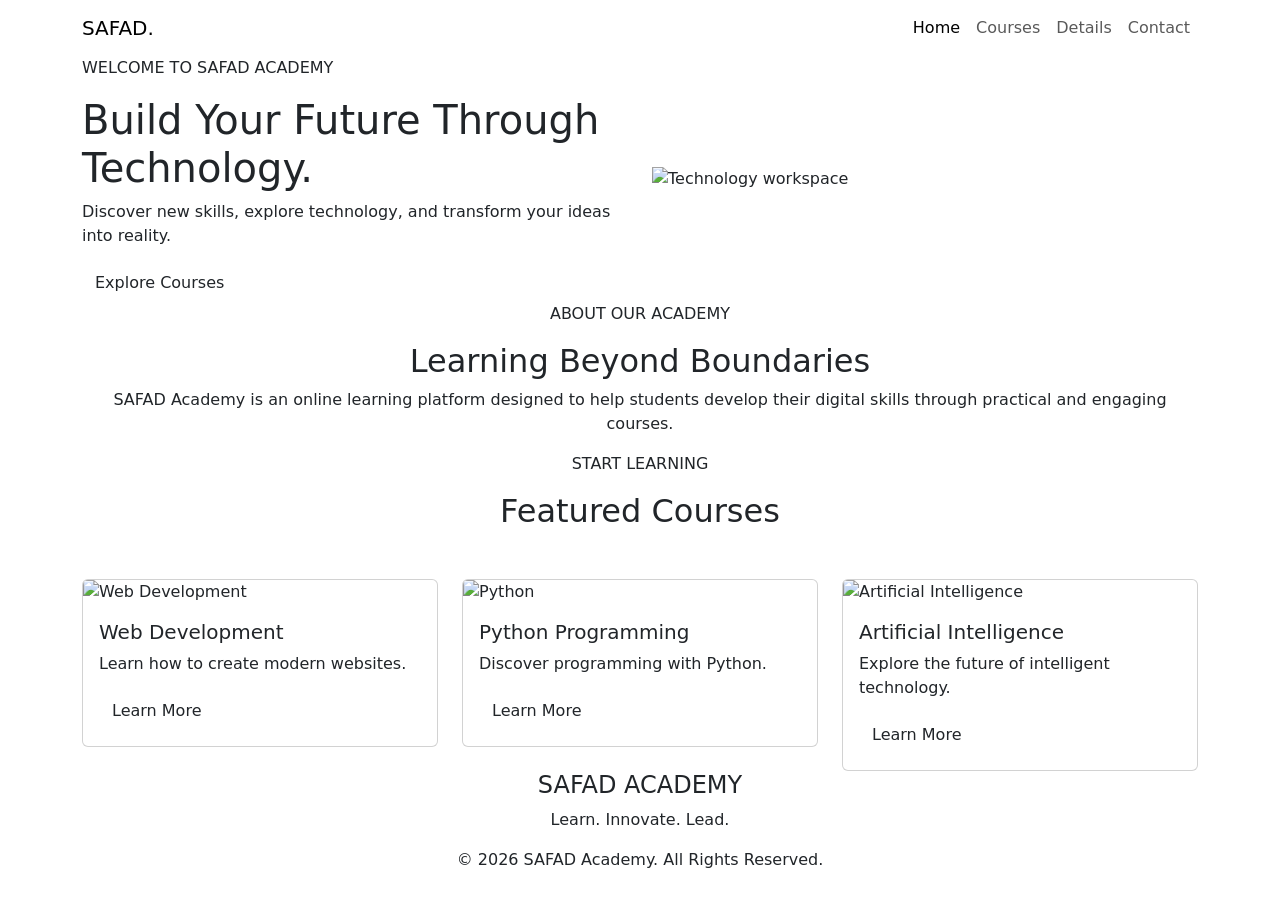
==== index.html @ 1e8c4ca8 "Add files via upload" ====
<!doctype html>
<html lang="en">
  <head>
    <meta charset="UTF-8" />
    <meta name="viewport" content="width=device-width, initial-scale=1.0" />
    <title>SAFAD Academy | Home</title>

    <link
      href="https://cdn.jsdelivr.net/npm/bootstrap@5.3.3/dist/css/bootstrap.min.css"
      rel="stylesheet"
    />
    <link rel="stylesheet" href="css/style.css" />
  </head>

  <body>
    <nav class="navbar navbar-expand-lg navbar-light bg-cream">
      <div class="container">
        <a class="navbar-brand" href="index.html">SAFAD<span>.</span></a>

        <button
          class="navbar-toggler"
          type="button"
          data-bs-toggle="collapse"
          data-bs-target="#navbarNav"
        >
          <span class="navbar-toggler-icon"></span>
        </button>

        <div class="collapse navbar-collapse" id="navbarNav">
          <ul class="navbar-nav ms-auto">
            <li class="nav-item">
              <a class="nav-link active" href="index.html">Home</a>
            </li>
            <li class="nav-item">
              <a class="nav-link" href="courses.html">Courses</a>
            </li>
            <li class="nav-item">
              <a class="nav-link" href="details.html">Details</a>
            </li>
            <li class="nav-item">
              <a class="nav-link" href="contact.html">Contact</a>
            </li>
          </ul>
        </div>
      </div>
    </nav>

    <section class="hero home-hero">
      <div class="container">
        <div class="row align-items-center">
          <div class="col-lg-6">
            <p class="subtitle">WELCOME TO SAFAD ACADEMY</p>

            <h1>Build Your Future Through Technology.</h1>

            <p class="hero-text">
              Discover new skills, explore technology, and transform your ideas
              into reality.
            </p>

            <a href="courses.html" class="btn btn-main">Explore Courses</a>
          </div>

          <div class="col-lg-6">
            <img
              src="https://images.unsplash.com/photo-1498050108023-c5249f4df085?w=900"
              class="img-fluid hero-img"
              alt="Technology workspace"
            />
          </div>
        </div>
      </div>
    </section>

    <section class="about-section">
      <div class="container text-center">
        <p class="subtitle">ABOUT OUR ACADEMY</p>
        <h2>Learning Beyond Boundaries</h2>

        <p class="about-text">
          SAFAD Academy is an online learning platform designed to help students
          develop their digital skills through practical and engaging courses.
        </p>
      </div>
    </section>

    <section class="featured-section">
      <div class="container">
        <div class="text-center mb-5">
          <p class="subtitle">START LEARNING</p>
          <h2>Featured Courses</h2>
        </div>

        <div class="row g-4">
          <div class="col-md-4">
            <div class="card course-card">
              <img
                src="https://images.unsplash.com/photo-1498050108023-c5249f4df085?w=600"
                class="card-img-top"
                alt="Web Development"
              />
              <div class="card-body">
                <h5>Web Development</h5>
                <p>Learn how to create modern websites.</p>
                <a href="details.html" class="btn btn-main">Learn More</a>
              </div>
            </div>
          </div>

          <div class="col-md-4">
            <div class="card course-card">
              <img
                src="https://images.unsplash.com/photo-1555949963-aa79dcee981c?w=600"
                class="card-img-top"
                alt="Python"
              />
              <div class="card-body">
                <h5>Python Programming</h5>
                <p>Discover programming with Python.</p>
                <a href="details.html" class="btn btn-main">Learn More</a>
              </div>
            </div>
          </div>

          <div class="col-md-4">
            <div class="card course-card">
              <img
                src="https://images.unsplash.com/photo-1677442136019-21780ecad995?w=600"
                class="card-img-top"
                alt="Artificial Intelligence"
              />
              <div class="card-body">
                <h5>Artificial Intelligence</h5>
                <p>Explore the future of intelligent technology.</p>
                <a href="details.html" class="btn btn-main">Learn More</a>
              </div>
            </div>
          </div>
        </div>
      </div>
    </section>

    <footer>
      <div class="container text-center">
        <h4>SAFAD ACADEMY</h4>
        <p>Learn. Innovate. Lead.</p>
        <p>© 2026 SAFAD Academy. All Rights Reserved.</p>
      </div>
    </footer>

    <script src="https://cdn.jsdelivr.net/npm/bootstrap@5.3.3/dist/js/bootstrap.bundle.min.js"></script>
    <script src="js/script.js"></script>
  </body>
</html>
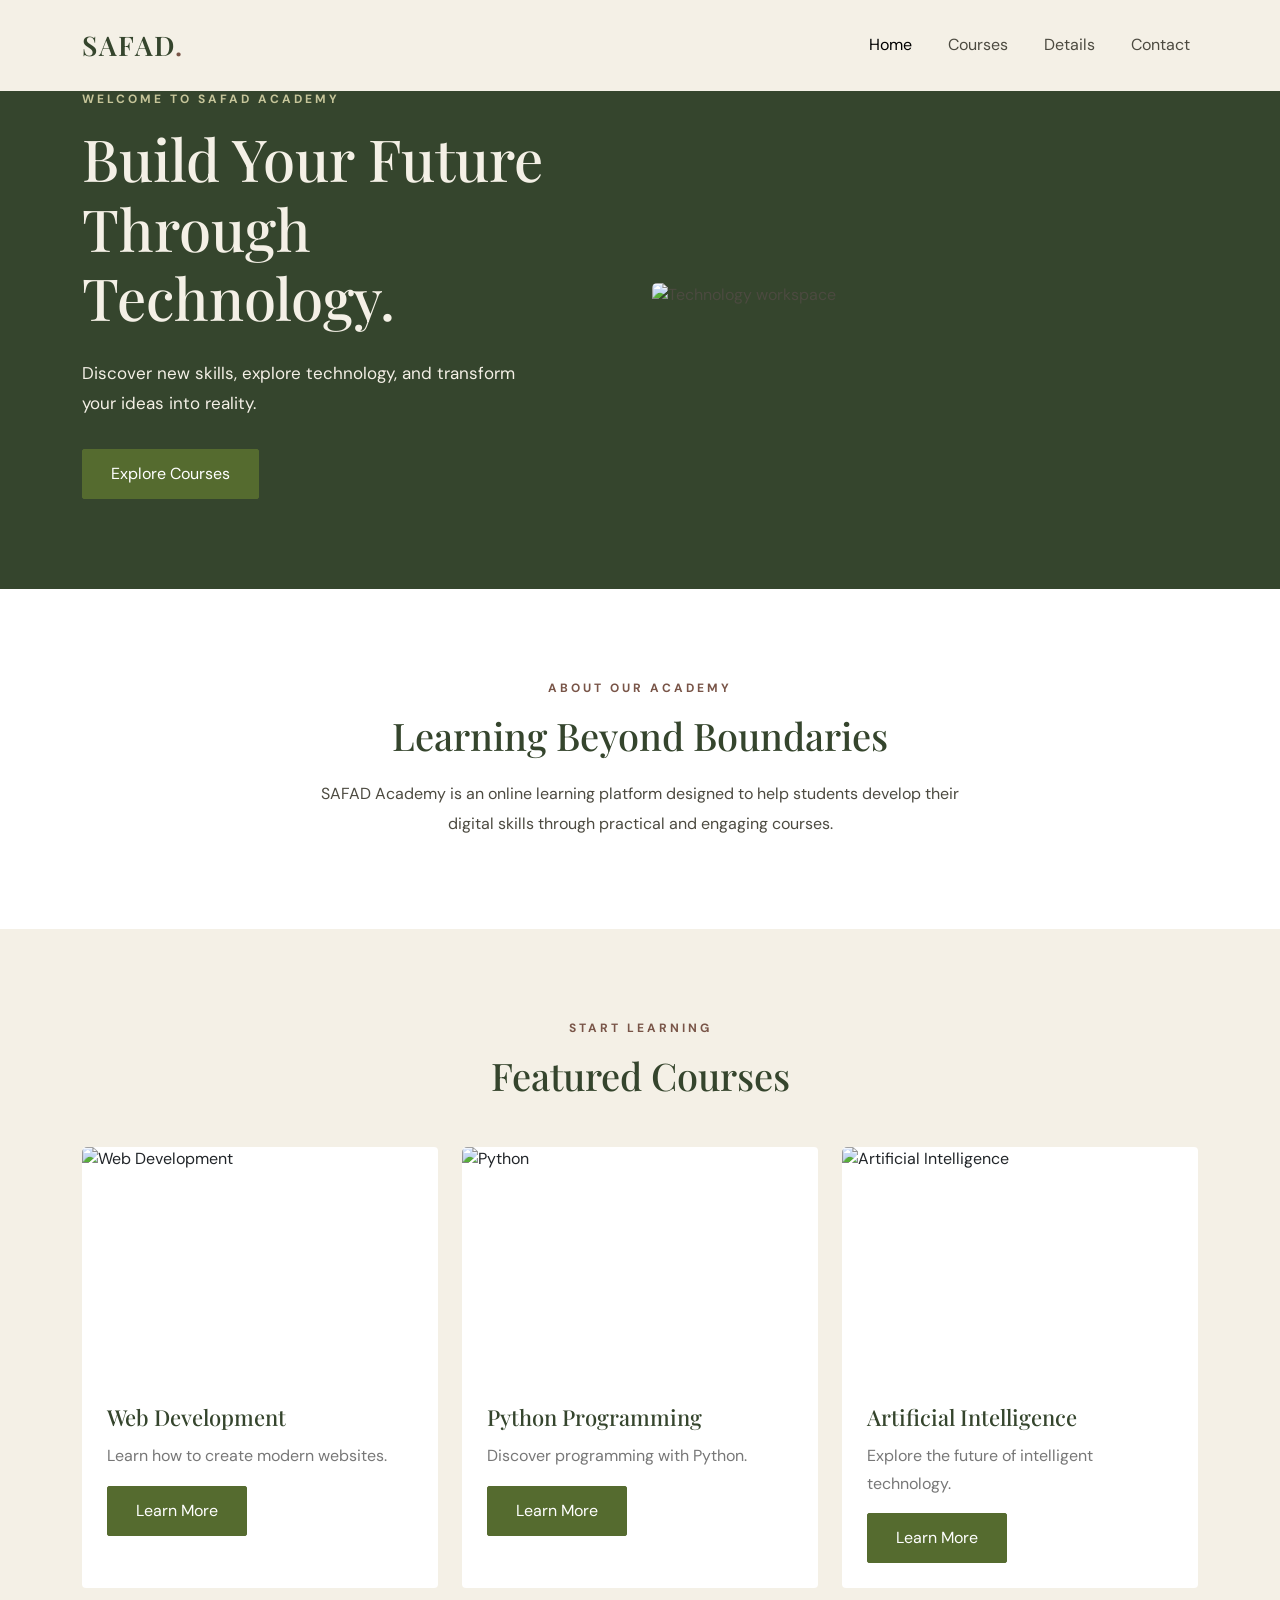
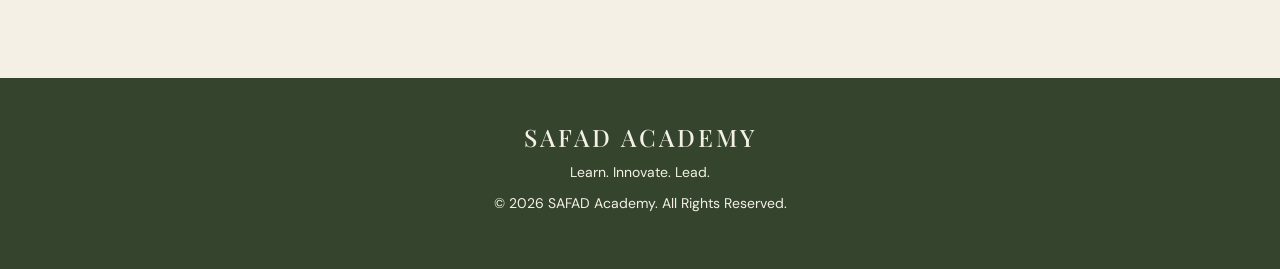
==== commit 6258fade: "index.html" ====
--- a/index.html
+++ b/index.html
@@ -13,7 +13,7 @@
   </head>
 
   <body>
-    <nav class="navbar navbar-expand-lg navbar-light bg-cream">
+    <nav class="navbar navbar-expand-lg fixed-top navbar-light bg-cream">
       <div class="container">
         <a class="navbar-brand" href="index.html">SAFAD<span>.</span></a>
 
--- a/css/style.css
+++ b/css/style.css
@@ -0,0 +1,641 @@
+@import url("https://fonts.googleapis.com/css2?family=DM+Sans:wght@400;500;600;700&family=Playfair+Display:wght@400;500;600&display=swap");
+
+/* GENERAL */
+
+:root {
+  --olive: #556b2f;
+  --dark-olive: #35452d;
+  --brown: #795548;
+  --cream: #f4f0e6;
+  --white: #ffffff;
+  --text: #4c4a40;
+}
+
+* {
+  margin: 0;
+  padding: 0;
+  box-sizing: border-box;
+}
+
+body {
+  font-family: "DM Sans", sans-serif;
+  background-color: var(--cream);
+  color: var(--text);
+}
+
+h1,
+h2,
+h3,
+h4,
+h5 {
+  font-family: "Playfair Display", serif;
+  color: var(--dark-olive);
+}
+
+.bg-cream {
+  background-color: var(--cream);
+}
+
+.subtitle {
+  color: var(--brown);
+  letter-spacing: 3px;
+  font-size: 12px;
+  font-weight: 700;
+}
+
+/* NAVBAR */
+
+.navbar {
+  padding: 20px 0;
+}
+
+.navbar-brand {
+  font-family: "Playfair Display", serif;
+  font-size: 27px;
+  font-weight: 600;
+  color: var(--dark-olive);
+  letter-spacing: 2px;
+}
+
+.navbar-brand span {
+  color: var(--brown);
+}
+
+.nav-link {
+  color: var(--text);
+  margin-left: 20px;
+  transition: 0.3s;
+}
+
+.nav-link:hover,
+.nav-link.active {
+  color: var(--olive);
+}
+
+/* BUTTONS */
+
+.btn-main {
+  background-color: var(--olive);
+  color: var(--white);
+  border: 1px solid var(--olive);
+  padding: 12px 28px;
+  border-radius: 2px;
+  transition: 0.3s;
+}
+
+.btn-main:hover {
+  background-color: var(--dark-olive);
+  color: var(--white);
+}
+
+/* HOME PAGE */
+
+.hero {
+  padding: 90px 0;
+}
+
+.hero h1 {
+  font-size: clamp(38px, 5vw, 58px);
+  line-height: 1.2;
+  margin-bottom: 25px;
+}
+
+.hero-text {
+  font-size: 17px;
+  line-height: 1.8;
+  max-width: 450px;
+  margin-bottom: 30px;
+}
+
+.hero-img {
+  width: 100%;
+  height: 420px;
+  object-fit: cover;
+  border-radius: 5px;
+}
+
+.about-section {
+  padding: 90px 0;
+  background-color: var(--white);
+}
+
+.about-section h2,
+.featured-section h2 {
+  font-size: 38px;
+  margin: 15px 0;
+}
+
+.about-text {
+  max-width: 650px;
+  margin: 20px auto 0;
+  line-height: 1.9;
+}
+
+.featured-section {
+  padding: 90px 0;
+}
+
+.course-card {
+  border: none;
+  border-radius: 4px;
+  background-color: var(--white);
+  height: 100%;
+  transition: 0.3s;
+  overflow: hidden;
+}
+
+.course-card:hover {
+  transform: translateY(-6px);
+}
+
+.course-card img {
+  height: 220px;
+  object-fit: cover;
+}
+
+.course-card .card-body {
+  padding: 25px;
+}
+
+.course-card h5 {
+  margin: 12px 0;
+  font-size: 22px;
+}
+
+.course-card p {
+  line-height: 1.7;
+  color: #777;
+}
+
+.course-level {
+  color: var(--brown);
+  font-size: 12px;
+  letter-spacing: 1px;
+  text-transform: uppercase;
+}
+
+/* COURSES PAGE */
+
+.courses-intro {
+  background-color: var(--cream);
+  padding: 110px 0 80px;
+  text-align: center;
+}
+
+.courses-intro h1 {
+  color: var(--dark-olive);
+  font-size: 55px;
+  margin-bottom: 20px;
+}
+
+.courses-intro p:not(.subtitle) {
+  color: var(--brown);
+  max-width: 550px;
+  margin: auto;
+  line-height: 1.8;
+}
+
+.editorial-courses {
+  background-color: #faf8f2;
+  padding: 70px 0;
+}
+
+.editorial-course {
+  padding: 65px 0;
+  border-bottom: 1px solid #ded8ca;
+}
+
+.editorial-course:last-child {
+  border-bottom: none;
+}
+
+.editorial-img {
+  width: 100%;
+  height: 390px;
+  object-fit: cover;
+  border-radius: 4px;
+  transition: transform 0.4s ease;
+}
+
+.editorial-img:hover {
+  transform: scale(1.02);
+}
+
+.course-number {
+  color: var(--brown);
+  font-size: 12px;
+  letter-spacing: 2px;
+  margin-bottom: 20px;
+}
+
+.editorial-course h2 {
+  font-size: 38px;
+  margin-bottom: 22px;
+}
+
+.editorial-description {
+  color: #756d60;
+  line-height: 1.9;
+  max-width: 470px;
+  margin-bottom: 25px;
+}
+
+.course-info {
+  display: flex;
+  gap: 25px;
+  color: var(--brown);
+  font-size: 13px;
+  margin-bottom: 28px;
+}
+
+.course-info span {
+  border-bottom: 1px solid #a3a66a;
+  padding-bottom: 7px;
+}
+
+/* COURSE DETAILS PAGE */
+
+.detail-hero {
+  background-color: var(--cream);
+  padding: 85px 0 65px;
+  text-align: center;
+}
+
+.detail-hero h1 {
+  font-size: 58px;
+  margin: 20px 0;
+}
+
+.detail-hero p:not(.subtitle) {
+  color: var(--brown);
+  line-height: 1.8;
+}
+
+.detail-image-section {
+  background-color: #faf8f2;
+  padding: 45px 0;
+}
+
+.detail-banner {
+  width: 100%;
+  height: 480px;
+  object-fit: cover;
+  border-radius: 4px;
+}
+
+.course-overview {
+  background-color: #faf8f2;
+  padding: 65px 0 90px;
+}
+
+.course-overview h2 {
+  font-size: 38px;
+  margin-bottom: 25px;
+}
+
+.overview-text {
+  color: #756d60;
+  line-height: 2;
+  max-width: 700px;
+}
+
+.learning-section {
+  margin-top: 55px;
+}
+
+.learning-section h3,
+.requirements-section h3 {
+  margin-bottom: 25px;
+}
+
+.learning-item {
+  display: flex;
+  align-items: center;
+  gap: 20px;
+  padding: 17px 0;
+  border-bottom: 1px solid #ded8ca;
+}
+
+.learning-item span {
+  color: #a3a66a;
+  font-size: 14px;
+}
+
+.learning-item p {
+  color: #756d60;
+  margin: 0;
+}
+
+.requirements-section {
+  margin-top: 50px;
+}
+
+.requirements-section p {
+  color: #756d60;
+  line-height: 1.9;
+}
+
+.course-summary {
+  background-color: var(--cream);
+  padding: 35px 30px;
+  border: 1px solid #e4ddcf;
+}
+
+.course-summary h3 {
+  margin-bottom: 30px;
+}
+
+.summary-item {
+  display: flex;
+  justify-content: space-between;
+  gap: 10px;
+  padding: 17px 0;
+  border-bottom: 1px solid #ded8ca;
+  font-size: 14px;
+}
+
+.summary-item span {
+  color: var(--brown);
+}
+
+.summary-item strong {
+  color: var(--dark-olive);
+  text-align: right;
+}
+
+.summary-note {
+  color: var(--brown);
+  font-size: 12px;
+  line-height: 1.7;
+  text-align: center;
+  margin-top: 20px;
+}
+
+.detail-cta {
+  background-color: var(--dark-olive);
+  padding: 80px 0;
+}
+
+.detail-cta .subtitle {
+  color: #c6c59a;
+}
+
+.detail-cta h2 {
+  color: var(--cream);
+  font-size: 40px;
+  margin: 20px 0;
+}
+
+.detail-cta p:not(.subtitle) {
+  color: #ded8ca;
+  margin-bottom: 25px;
+}
+
+/* CONTACT PAGE */
+
+.registration-hero {
+  background-color: var(--cream);
+  padding: 90px 0 75px;
+  text-align: center;
+}
+
+.registration-hero h1 {
+  font-size: 52px;
+  margin: 20px auto;
+  max-width: 750px;
+}
+
+.registration-hero p:not(.subtitle) {
+  color: var(--brown);
+  max-width: 550px;
+  margin: auto;
+  line-height: 1.8;
+}
+
+.registration-section {
+  background-color: #faf8f2;
+  padding: 90px 0;
+}
+
+.registration-info {
+  padding: 35px 10px 20px 0;
+}
+
+.registration-info h2 {
+  font-size: 40px;
+  margin: 20px 0;
+  line-height: 1.3;
+}
+
+.registration-description {
+  color: #756d60;
+  line-height: 1.9;
+  margin-bottom: 40px;
+}
+
+.registration-benefit {
+  display: flex;
+  gap: 20px;
+  padding: 22px 0;
+  border-bottom: 1px solid #ded8ca;
+}
+
+.registration-benefit span {
+  color: #a3a66a;
+  font-size: 14px;
+  padding-top: 3px;
+}
+
+.registration-benefit h5 {
+  font-size: 16px;
+  margin-bottom: 7px;
+}
+
+.registration-benefit p {
+  color: var(--brown);
+  font-size: 14px;
+  margin: 0;
+}
+
+.registration-card {
+  background-color: var(--cream);
+  padding: 45px;
+  border: 1px solid #e4ddcf;
+}
+
+.registration-card h2 {
+  font-size: 34px;
+  margin: 15px 0;
+}
+
+.form-intro {
+  color: var(--brown);
+  font-size: 14px;
+  margin-bottom: 35px;
+}
+
+.registration-card .form-label {
+  color: var(--dark-olive);
+  font-size: 14px;
+  font-weight: 500;
+  margin-bottom: 10px;
+}
+
+.registration-card .form-control,
+.registration-card .form-select {
+  background-color: #faf8f2;
+  border: 1px solid #ded8ca;
+  border-radius: 2px;
+  padding: 13px 14px;
+  color: var(--dark-olive);
+  font-size: 14px;
+}
+
+.registration-card .form-control:focus,
+.registration-card .form-select:focus {
+  border-color: var(--brown);
+  box-shadow: 0 0 0 0.15rem rgba(121, 85, 72, 0.12);
+}
+
+.registration-card textarea {
+  resize: vertical;
+}
+
+/* DIFFERENT COLORS FOR EACH PAGE */
+
+.home-hero {
+  background-color: var(--dark-olive);
+}
+
+.home-hero h1,
+.home-hero .hero-text {
+  color: var(--cream);
+}
+
+.home-hero .subtitle {
+  color: #c6c59a;
+}
+
+.courses-page-hero {
+  background-color: var(--cream);
+}
+
+.details-page-hero {
+  background-color: var(--brown);
+}
+
+.details-page-hero h1,
+.details-page-hero p {
+  color: var(--white);
+}
+
+.contact-page-hero {
+  background-color: #a3a66a;
+}
+
+.contact-page-hero h1,
+.contact-page-hero p {
+  color: var(--dark-olive);
+}
+
+/* FOOTER */
+
+footer {
+  background-color: var(--dark-olive);
+  color: var(--cream);
+  padding: 45px 0;
+}
+
+footer h4 {
+  color: var(--cream);
+  letter-spacing: 3px;
+}
+
+footer p {
+  font-size: 14px;
+  margin: 10px 0;
+}
+
+/* RESPONSIVE DESIGN */
+
+@media (max-width: 991px) {
+  .courses-intro h1 {
+    font-size: 40px;
+  }
+
+  .editorial-course {
+    padding: 40px 0;
+  }
+
+  .editorial-img {
+    height: 300px;
+  }
+
+  .editorial-course h2 {
+    font-size: 30px;
+  }
+}
+
+@media (max-width: 768px) {
+  .hero {
+    padding: 50px 0;
+  }
+
+  .hero-img {
+    height: 300px;
+    margin-top: 35px;
+  }
+
+  .navbar-nav {
+    padding-top: 15px;
+  }
+
+  .detail-hero h1 {
+    font-size: 40px;
+  }
+
+  .detail-banner {
+    height: 280px;
+  }
+
+  .course-overview h2 {
+    font-size: 30px;
+  }
+
+  .course-summary {
+    margin-top: 20px;
+  }
+
+  .detail-cta h2 {
+    font-size: 32px;
+  }
+
+  .registration-hero h1 {
+    font-size: 38px;
+  }
+
+  .registration-section {
+    padding: 55px 0;
+  }
+
+  .registration-info {
+    padding: 0;
+  }
+
+  .registration-info h2 {
+    font-size: 32px;
+  }
+
+  .registration-card {
+    padding: 28px 20px;
+  }
+
+  .registration-card h2 {
+    font-size: 28px;
+  }
+
+  .course-info {
+    flex-wrap: wrap;
+    gap: 15px;
+  }
+}
